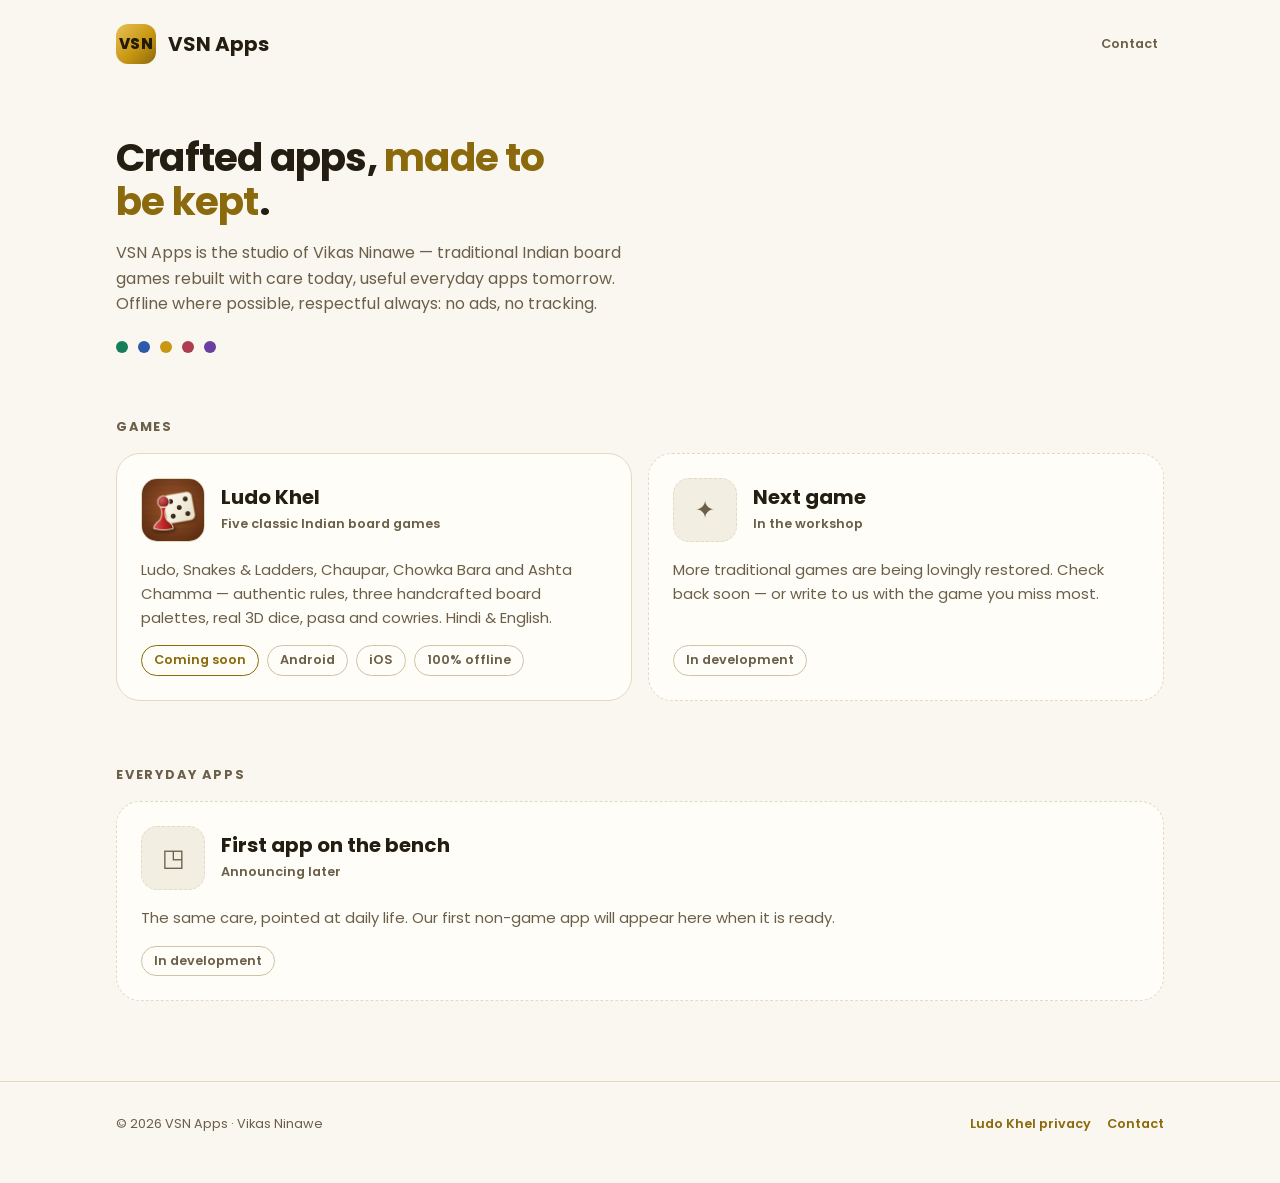
==== index.html @ 137f4d4c "Redesign: VSN Apps design system — token-driven, light+dark, app tiles Dark-first direction with gol" ====
<!doctype html>
<html lang="en">
<head>
<meta charset="utf-8">
<meta name="viewport" content="width=device-width, initial-scale=1">
<title>VSN Apps — Games & Apps by Vikas Ninawe</title>
<meta name="description" content="VSN Apps builds traditional Indian board games and useful everyday apps. Home of Ludo Khel.">
<link rel="icon" type="image/png" href="/assets/favicon.png">
<link rel="preconnect" href="https://fonts.googleapis.com">
<link rel="preconnect" href="https://fonts.gstatic.com" crossorigin>
<link href="https://fonts.googleapis.com/css2?family=Poppins:wght@400;600;700;800&display=swap" rel="stylesheet">
<link rel="stylesheet" href="/assets/site.css">
</head>
<body>
<header class="site-head">
  <div class="wrap">
    <a class="brand" href="/"><span class="brand-mark" aria-hidden="true">VSN</span>VSN Apps</a>
    <span class="head-spacer"></span>
    <a class="head-link" href="mailto:support@vsnapps.com">Contact</a>
  </div>
</header>

<main>
  <section class="hero">
    <div class="wrap">
      <h1>Crafted apps, <em>made to be kept</em>.</h1>
      <p>VSN Apps is the studio of Vikas Ninawe — traditional Indian board
      games rebuilt with care today, useful everyday apps tomorrow. Offline
      where possible, respectful always: no ads, no tracking.</p>
      <div class="seat-dots" aria-hidden="true">
        <span style="background:var(--seat-g)"></span>
        <span style="background:var(--seat-b)"></span>
        <span style="background:var(--seat-y)"></span>
        <span style="background:var(--seat-r)"></span>
        <span style="background:var(--seat-p)"></span>
      </div>
    </div>
  </section>

  <section class="section" aria-labelledby="games-h">
    <div class="wrap">
      <h2 id="games-h">Games</h2>
      <div class="tiles">
        <a class="tile" href="/ludokhel/">
          <div class="tile-top">
            <img class="tile-icon" src="/assets/ludokhel/icon.png" alt="" width="64" height="64">
            <div>
              <h3>Ludo Khel</h3>
              <span class="kind">Five classic Indian board games</span>
            </div>
          </div>
          <p>Ludo, Snakes &amp; Ladders, Chaupar, Chowka Bara and Ashta
          Chamma — authentic rules, three handcrafted board palettes,
          real 3D dice, pasa and cowries. Hindi &amp; English.</p>
          <div class="chips">
            <span class="chip gold">Coming soon</span>
            <span class="chip">Android</span>
            <span class="chip">iOS</span>
            <span class="chip">100% offline</span>
          </div>
        </a>
        <div class="tile soon">
          <div class="tile-top">
            <div class="tile-icon placeholder" aria-hidden="true">✦</div>
            <div>
              <h3>Next game</h3>
              <span class="kind">In the workshop</span>
            </div>
          </div>
          <p>More traditional games are being lovingly restored. Check back
          soon — or write to us with the game you miss most.</p>
          <div class="chips"><span class="chip">In development</span></div>
        </div>
      </div>
    </div>
  </section>

  <section class="section" aria-labelledby="apps-h">
    <div class="wrap">
      <h2 id="apps-h">Everyday apps</h2>
      <div class="tiles">
        <div class="tile soon">
          <div class="tile-top">
            <div class="tile-icon placeholder" aria-hidden="true">◳</div>
            <div>
              <h3>First app on the bench</h3>
              <span class="kind">Announcing later</span>
            </div>
          </div>
          <p>The same care, pointed at daily life. Our first non-game app
          will appear here when it is ready.</p>
          <div class="chips"><span class="chip">In development</span></div>
        </div>
      </div>
    </div>
  </section>
</main>

<footer class="site-foot">
  <div class="wrap">
    <p>© 2026 VSN Apps · Vikas Ninawe</p>
    <span class="foot-spacer"></span>
    <nav aria-label="Footer">
      <a href="/ludokhel/privacy/">Ludo Khel privacy</a>
      <a href="mailto:support@vsnapps.com">Contact</a>
    </nav>
  </div>
</footer>
</body>
</html>
---- assets/site.css ----
/* ============ VSN Apps design system ============
   Direction: dark-first / high-contrast. Gold accent, border elevation.
   Semantic tokens only in components; primitives live here.        */

:root{
  /* primitives */
  --gold-300:#e8c15a; --gold-400:#d9a92c; --gold-500:#c99712; --gold-700:#8a6a0c; --gold-800:#6e550e;
  --ink-950:#15100a; --ink-900:#1d1710; --ink-850:#241d13; --ink-800:#2d2518; --ink-700:#3a3022;
  --cream-50:#faf7f0; --cream-100:#f3eee2; --cream-200:#e7dfcc; --cream-400:#b9ae95;
  --paper-900:#2a241a; --paper-100:#fffdf8;
  --seat-g:#177e5b; --seat-b:#2b5ba8; --seat-y:#c99712; --seat-r:#ae3b50; --seat-p:#6a3fa0;

  /* semantic — dark (default) */
  --bg:var(--ink-950);
  --bg-raise:var(--ink-900);
  --surface:var(--ink-850);
  --surface-hover:var(--ink-800);
  --text:#f3ecdc;
  --text-muted:#c7bba2;          /* 4.5:1+ on surface */
  --accent:var(--gold-400);
  --accent-strong:var(--gold-300);
  --on-accent:#241a08;
  --border:#453a28;
  --border-strong:#5c4e35;
  --shadow:0 18px 40px -22px rgba(0,0,0,.8);

  /* type scale (1.25) & spacing (4 base) */
  --fs-sm:.8rem; --fs-base:1rem; --fs-md:1.25rem; --fs-lg:1.563rem; --fs-xl:1.953rem; --fs-2xl:2.441rem;
  --s1:4px; --s2:8px; --s3:12px; --s4:16px; --s5:24px; --s6:32px; --s7:48px; --s8:64px; --s9:96px;
  --r-sm:10px; --r-md:16px; --r-lg:24px;
  --maxw:1080px;
}
@media (prefers-color-scheme: light){
  :root:not([data-theme="dark"]){
    --bg:var(--cream-50); --bg-raise:var(--cream-100);
    --surface:var(--paper-100); --surface-hover:#fff;
    --text:#241d12; --text-muted:#6b5f49;
    --accent:var(--gold-700); --accent-strong:var(--gold-800); --on-accent:#fff;
    --border:#e3dac4; --border-strong:#cfc3a6;
    --shadow:0 18px 40px -26px rgba(60,45,10,.35);
  }
}
:root[data-theme="light"]{
  --bg:var(--cream-50); --bg-raise:var(--cream-100);
  --surface:var(--paper-100); --surface-hover:#fff;
  --text:#241d12; --text-muted:#6b5f49;
  --accent:var(--gold-700); --accent-strong:var(--gold-800); --on-accent:#fff;
  --border:#e3dac4; --border-strong:#cfc3a6;
  --shadow:0 18px 40px -26px rgba(60,45,10,.35);
}

*{box-sizing:border-box;margin:0}
html{scroll-behavior:smooth}
@media (prefers-reduced-motion: reduce){ html{scroll-behavior:auto} }
body{
  font-family:"Poppins",-apple-system,"Segoe UI",sans-serif;
  background:var(--bg); color:var(--text);
  font-size:var(--fs-base); line-height:1.6;
  -webkit-font-smoothing:antialiased;
}
.wrap{max-width:var(--maxw);margin:0 auto;padding:0 var(--s4)}
a{color:var(--accent);text-decoration:none}
a:hover{color:var(--accent-strong);text-decoration:underline}
:focus-visible{outline:2px solid var(--accent);outline-offset:3px;border-radius:4px}

/* ---------- header ---------- */
.site-head{padding:var(--s5) 0}
.site-head .wrap{display:flex;align-items:center;gap:var(--s3)}
.brand{display:flex;align-items:center;gap:var(--s3);color:var(--text);font-weight:700;font-size:var(--fs-md)}
.brand:hover{text-decoration:none;color:var(--text)}
.brand-mark{
  width:40px;height:40px;border-radius:12px;flex:none;
  background:linear-gradient(135deg,var(--gold-300),var(--gold-500) 55%,var(--gold-700));
  color:#241a08;display:grid;place-items:center;
  font-weight:800;font-size:.95rem;letter-spacing:.5px;
}
.head-spacer{flex:1}
.head-link{font-size:var(--fs-sm);font-weight:600;color:var(--text-muted);padding:10px 6px}

/* ---------- hero ---------- */
.hero{padding:var(--s7) 0 var(--s6)}
.hero h1{font-size:clamp(var(--fs-xl),5.5vw,var(--fs-2xl));line-height:1.12;letter-spacing:-.02em;max-width:18ch}
.hero h1 em{font-style:normal;color:var(--accent)}
.hero p{color:var(--text-muted);margin-top:var(--s4);max-width:52ch}
.seat-dots{display:flex;gap:10px;margin-top:var(--s5)}
.seat-dots span{width:12px;height:12px;border-radius:50%}

/* ---------- sections ---------- */
.section{padding:var(--s6) 0}
.section>.wrap>h2{font-size:var(--fs-sm);font-weight:700;letter-spacing:.14em;text-transform:uppercase;color:var(--text-muted);margin-bottom:var(--s4)}

/* ---------- app tiles ---------- */
.tiles{display:grid;grid-template-columns:repeat(auto-fit,minmax(min(300px,100%),1fr));gap:var(--s4)}
.tile{
  display:flex;flex-direction:column;gap:var(--s4);
  background:var(--surface);border:1px solid var(--border);border-radius:var(--r-lg);
  padding:var(--s5);color:var(--text);
}
a.tile{transition:transform .18s ease-out,border-color .18s ease-out,box-shadow .18s ease-out}
a.tile:hover{text-decoration:none;color:var(--text);border-color:var(--accent);box-shadow:var(--shadow)}
@media (prefers-reduced-motion: no-preference){ a.tile:hover{transform:translateY(-3px)} }
.tile-top{display:flex;align-items:center;gap:var(--s4);min-width:0}
.tile-icon{width:64px;height:64px;border-radius:16px;flex:none;border:1px solid var(--border)}
.tile-icon.placeholder{display:grid;place-items:center;background:var(--bg-raise);color:var(--text-muted);font-size:24px;border-style:dashed}
.tile h3{font-size:var(--fs-md);line-height:1.25}
.tile .kind{font-size:var(--fs-sm);color:var(--text-muted);font-weight:600}
.tile p{color:var(--text-muted);font-size:.925rem}
.chips{display:flex;flex-wrap:wrap;gap:var(--s2);margin-top:auto}
.chip{font-size:var(--fs-sm);font-weight:600;border:1px solid var(--border-strong);color:var(--text-muted);border-radius:999px;padding:4px 12px}
.chip.gold{border-color:var(--accent);color:var(--accent)}
.tile.soon{border-style:dashed;justify-content:center;align-items:flex-start}

/* ---------- app page ---------- */
.crumb{font-size:var(--fs-sm);font-weight:600;padding-top:var(--s5)}
.app-head{display:flex;gap:var(--s5);align-items:center;padding:var(--s6) 0 var(--s5);flex-wrap:wrap}
.app-head img{width:96px;height:96px;border-radius:24px;border:1px solid var(--border)}
.app-head h1{font-size:var(--fs-xl);letter-spacing:-.01em}
.app-head .tag{color:var(--text-muted);margin-top:var(--s1)}
.store-pills{display:flex;gap:var(--s3);flex-wrap:wrap;padding-bottom:var(--s5)}
.pill{display:inline-flex;align-items:center;gap:8px;border:1px solid var(--border-strong);border-radius:999px;padding:10px 18px;font-size:var(--fs-sm);font-weight:600;color:var(--text-muted)}
.shots{display:grid;grid-template-columns:repeat(auto-fit,minmax(min(240px,100%),1fr));gap:var(--s4)}
.shots img{width:100%;height:auto;border-radius:var(--r-md);border:1px solid var(--border)}
.feature-cols{display:grid;grid-template-columns:repeat(auto-fit,minmax(min(320px,100%),1fr));gap:var(--s4)}
.feature-card{background:var(--surface);border:1px solid var(--border);border-radius:var(--r-md);padding:var(--s5)}
.feature-card h3{font-size:var(--fs-base);margin-bottom:var(--s3)}
.feature-card ul{list-style:none;display:grid;gap:var(--s2)}
.feature-card li{color:var(--text-muted);font-size:.925rem;padding-left:22px;position:relative}
.feature-card li::before{content:"";position:absolute;left:0;top:.52em;width:10px;height:10px;border-radius:3px;background:var(--accent);opacity:.85}

/* ---------- document (privacy) ---------- */
.doc{max-width:68ch;margin:0 auto;padding:var(--s5) var(--s4) var(--s8)}
.doc h1{font-size:var(--fs-lg);letter-spacing:-.01em}
.doc .meta{color:var(--text-muted);font-size:var(--fs-sm);margin:var(--s2) 0 var(--s5)}
.doc h2{font-size:var(--fs-base);margin:var(--s5) 0 var(--s2)}
.doc p{color:var(--text-muted);font-size:.95rem}
.doc .lead{color:var(--text);font-weight:600}
.doc hr{border:0;border-top:1px solid var(--border);margin:var(--s7) 0}
.email{display:inline-block;margin-top:var(--s2);font-weight:700;color:var(--accent)}

/* ---------- footer ---------- */
.site-foot{border-top:1px solid var(--border);margin-top:var(--s7);padding:var(--s6) 0 var(--s7)}
.site-foot .wrap{display:flex;flex-wrap:wrap;gap:var(--s4);align-items:center}
.site-foot p{color:var(--text-muted);font-size:var(--fs-sm)}
.foot-spacer{flex:1}
.site-foot nav{display:flex;gap:var(--s4)}
.site-foot a{font-size:var(--fs-sm);font-weight:600}
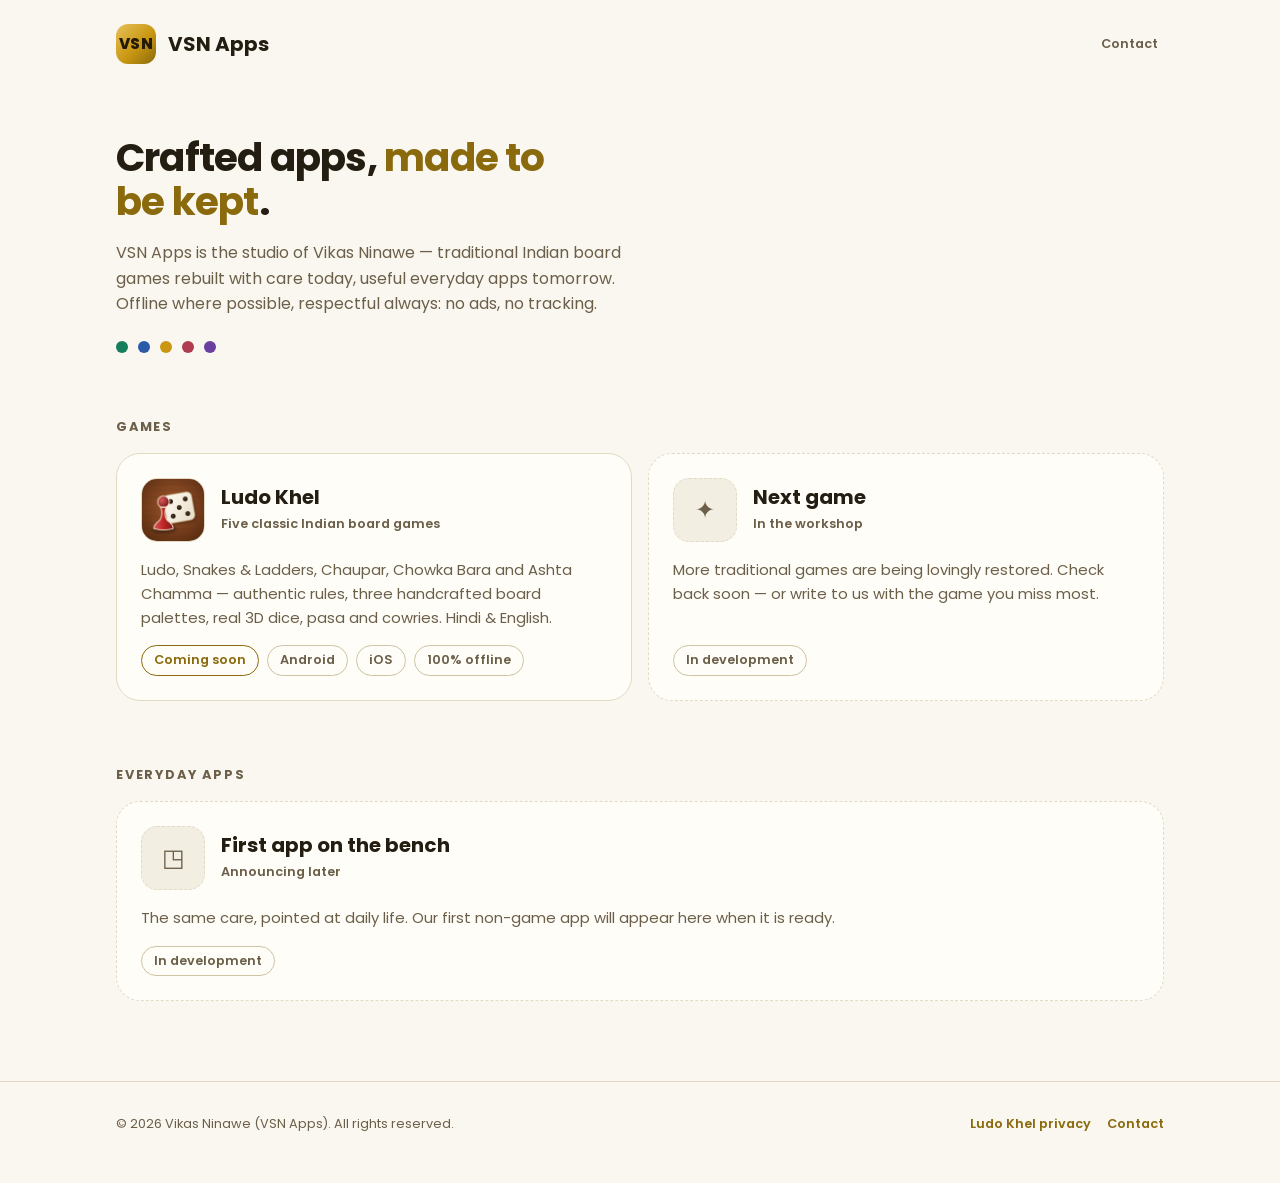
==== commit 732e8673: "Footer: proper copyright statement Co-Authored-By: Claude Fable 5 <noreply@anthropic.com>" ====
--- a/index.html
+++ b/index.html
@@ -98,7 +98,7 @@
 
 <footer class="site-foot">
   <div class="wrap">
-    <p>© 2026 VSN Apps · Vikas Ninawe</p>
+    <p>© 2026 Vikas Ninawe (VSN Apps). All rights reserved.</p>
     <span class="foot-spacer"></span>
     <nav aria-label="Footer">
       <a href="/ludokhel/privacy/">Ludo Khel privacy</a>
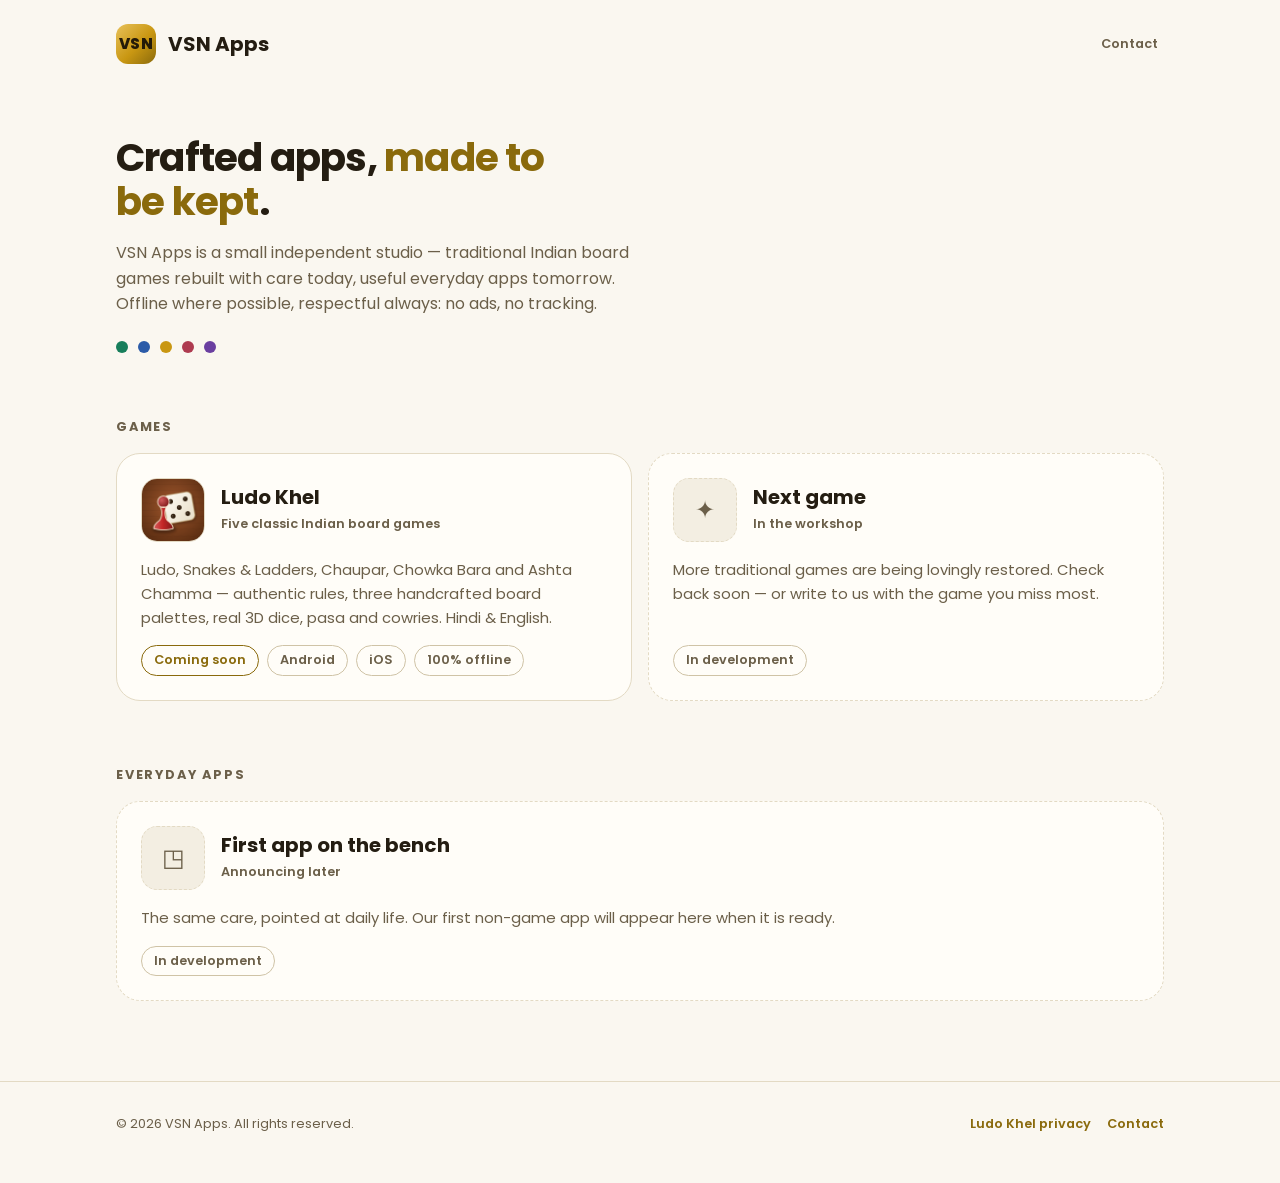
==== commit 7af283ff: "Remove personal name; studio-only branding Co-Authored-By: Claude Fable 5 <noreply@anthropic.com>" ====
--- a/index.html
+++ b/index.html
@@ -3,7 +3,7 @@
 <head>
 <meta charset="utf-8">
 <meta name="viewport" content="width=device-width, initial-scale=1">
-<title>VSN Apps — Games & Apps by Vikas Ninawe</title>
+<title>VSN Apps — Games & Everyday Apps</title>
 <meta name="description" content="VSN Apps builds traditional Indian board games and useful everyday apps. Home of Ludo Khel.">
 <link rel="icon" type="image/png" href="/assets/favicon.png">
 <link rel="preconnect" href="https://fonts.googleapis.com">
@@ -24,7 +24,7 @@
   <section class="hero">
     <div class="wrap">
       <h1>Crafted apps, <em>made to be kept</em>.</h1>
-      <p>VSN Apps is the studio of Vikas Ninawe — traditional Indian board
+      <p>VSN Apps is a small independent studio — traditional Indian board
       games rebuilt with care today, useful everyday apps tomorrow. Offline
       where possible, respectful always: no ads, no tracking.</p>
       <div class="seat-dots" aria-hidden="true">
@@ -98,7 +98,7 @@
 
 <footer class="site-foot">
   <div class="wrap">
-    <p>© 2026 Vikas Ninawe (VSN Apps). All rights reserved.</p>
+    <p>© 2026 VSN Apps. All rights reserved.</p>
     <span class="foot-spacer"></span>
     <nav aria-label="Footer">
       <a href="/ludokhel/privacy/">Ludo Khel privacy</a>
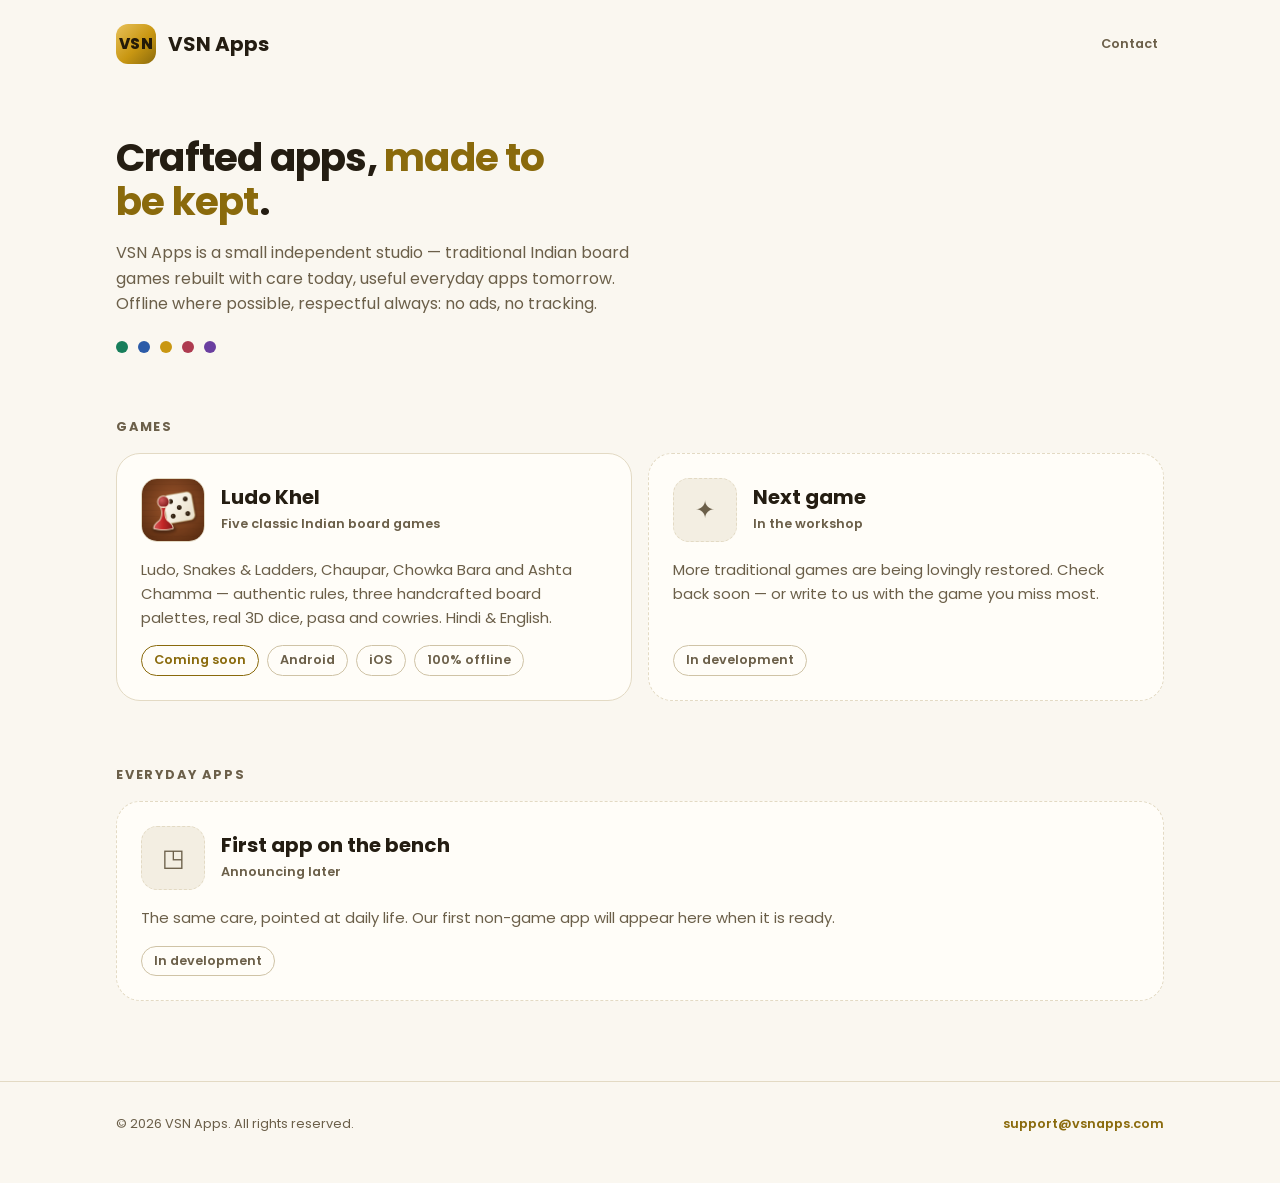
==== commit ddac9398: "Homepage footer: contact only; privacy lives on each app's page Co-Authored-By: Claude Fable 5 <nore" ====
--- a/index.html
+++ b/index.html
@@ -101,8 +101,7 @@
     <p>© 2026 VSN Apps. All rights reserved.</p>
     <span class="foot-spacer"></span>
     <nav aria-label="Footer">
-      <a href="/ludokhel/privacy/">Ludo Khel privacy</a>
-      <a href="mailto:support@vsnapps.com">Contact</a>
+      <a href="mailto:support@vsnapps.com">support@vsnapps.com</a>
     </nav>
   </div>
 </footer>
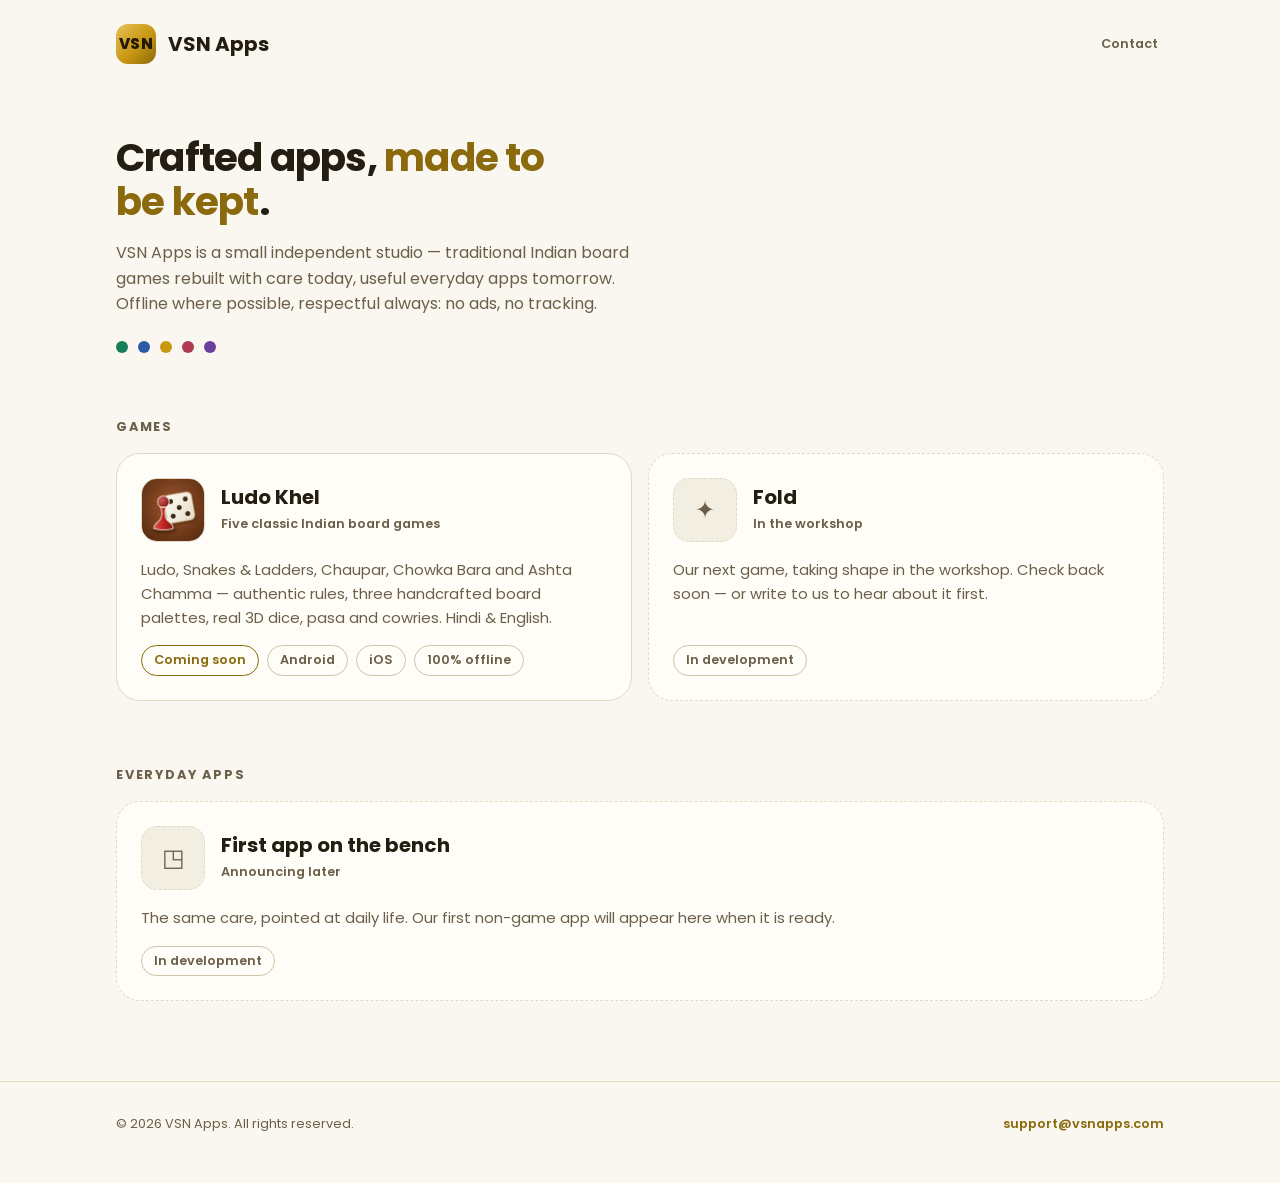
==== commit 751ea5ed: "Homepage: name the upcoming game — Fold Co-Authored-By: Claude Fable 5 <noreply@anthropic.com>" ====
--- a/index.html
+++ b/index.html
@@ -63,12 +63,12 @@
           <div class="tile-top">
             <div class="tile-icon placeholder" aria-hidden="true">✦</div>
             <div>
-              <h3>Next game</h3>
+              <h3>Fold</h3>
               <span class="kind">In the workshop</span>
             </div>
           </div>
-          <p>More traditional games are being lovingly restored. Check back
-          soon — or write to us with the game you miss most.</p>
+          <p>Our next game, taking shape in the workshop. Check back soon —
+          or write to us to hear about it first.</p>
           <div class="chips"><span class="chip">In development</span></div>
         </div>
       </div>
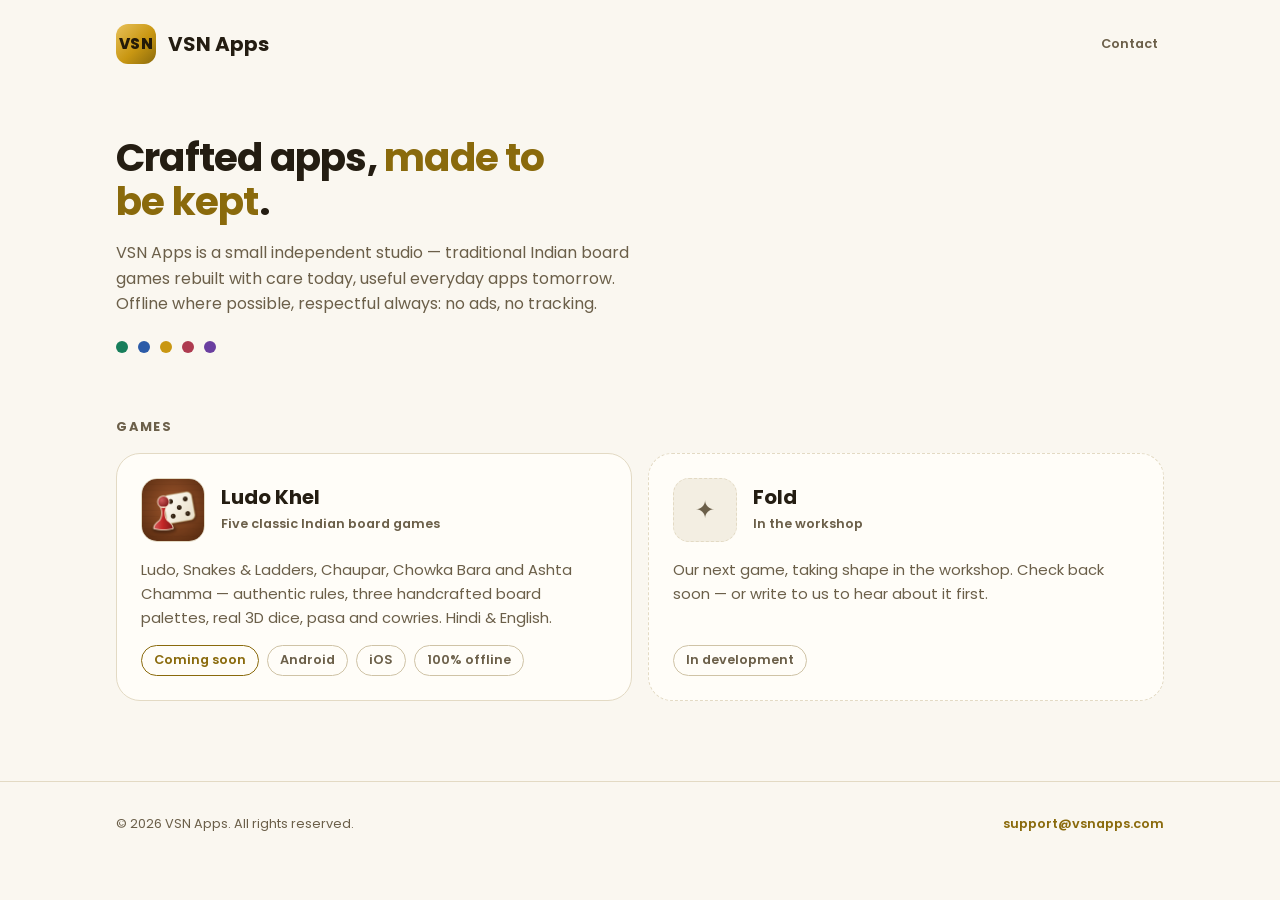
==== commit da19a2d0: "Hide the Everyday apps section until the first app ships Co-Authored-By: Claude Fable 5 <noreply@ant" ====
--- a/index.html
+++ b/index.html
@@ -75,6 +75,7 @@
     </div>
   </section>
 
+  <!-- Everyday apps — hidden until the first one ships.
   <section class="section" aria-labelledby="apps-h">
     <div class="wrap">
       <h2 id="apps-h">Everyday apps</h2>
@@ -94,6 +95,7 @@
       </div>
     </div>
   </section>
+  -->
 </main>
 
 <footer class="site-foot">
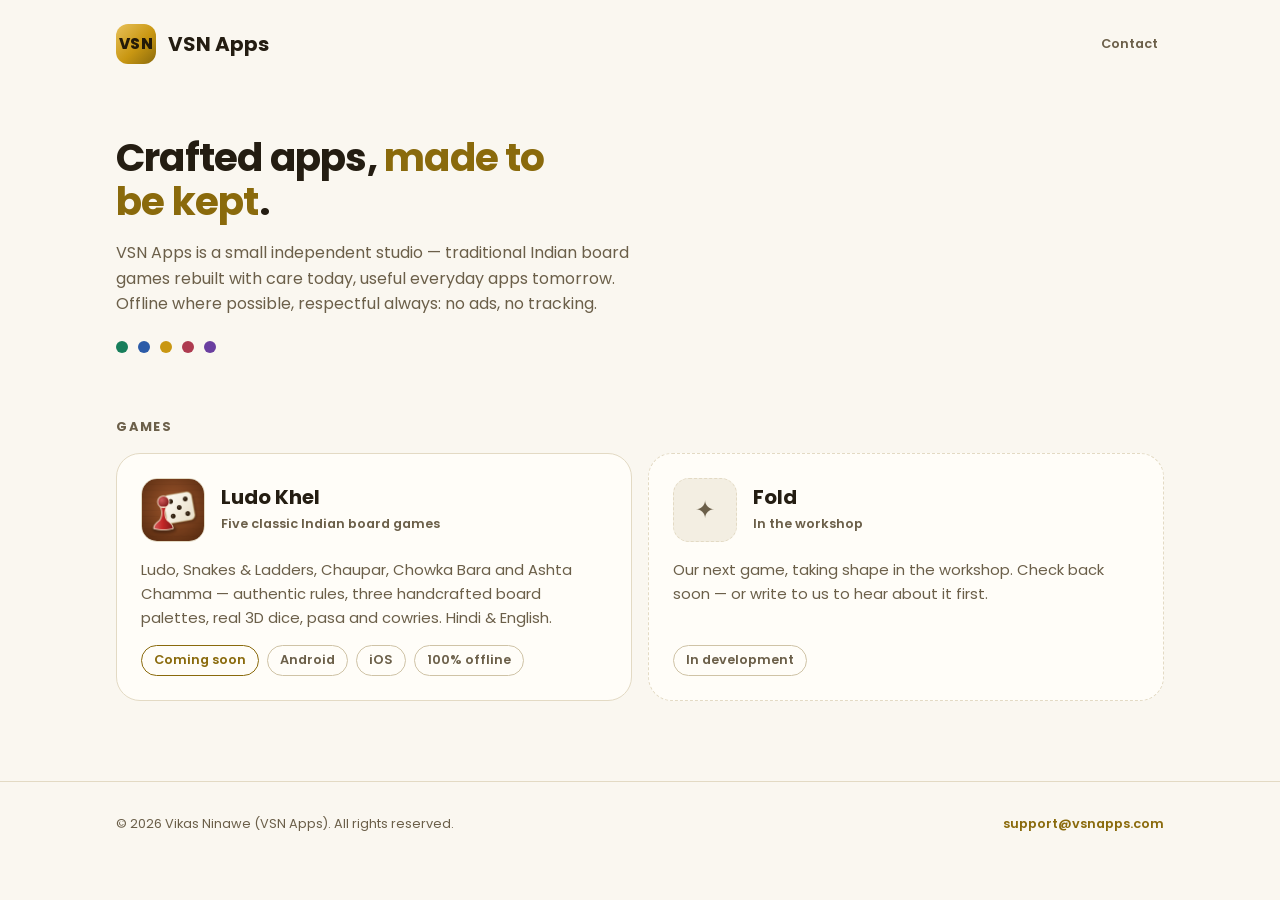
==== commit 06587612: "Copyright line as dictated: owner name in the legal line Co-Authored-By: Claude Fable 5 <noreply@ant" ====
--- a/index.html
+++ b/index.html
@@ -100,7 +100,7 @@
 
 <footer class="site-foot">
   <div class="wrap">
-    <p>© 2026 VSN Apps. All rights reserved.</p>
+    <p>© 2026 Vikas Ninawe (VSN Apps). All rights reserved.</p>
     <span class="foot-spacer"></span>
     <nav aria-label="Footer">
       <a href="mailto:support@vsnapps.com">support@vsnapps.com</a>
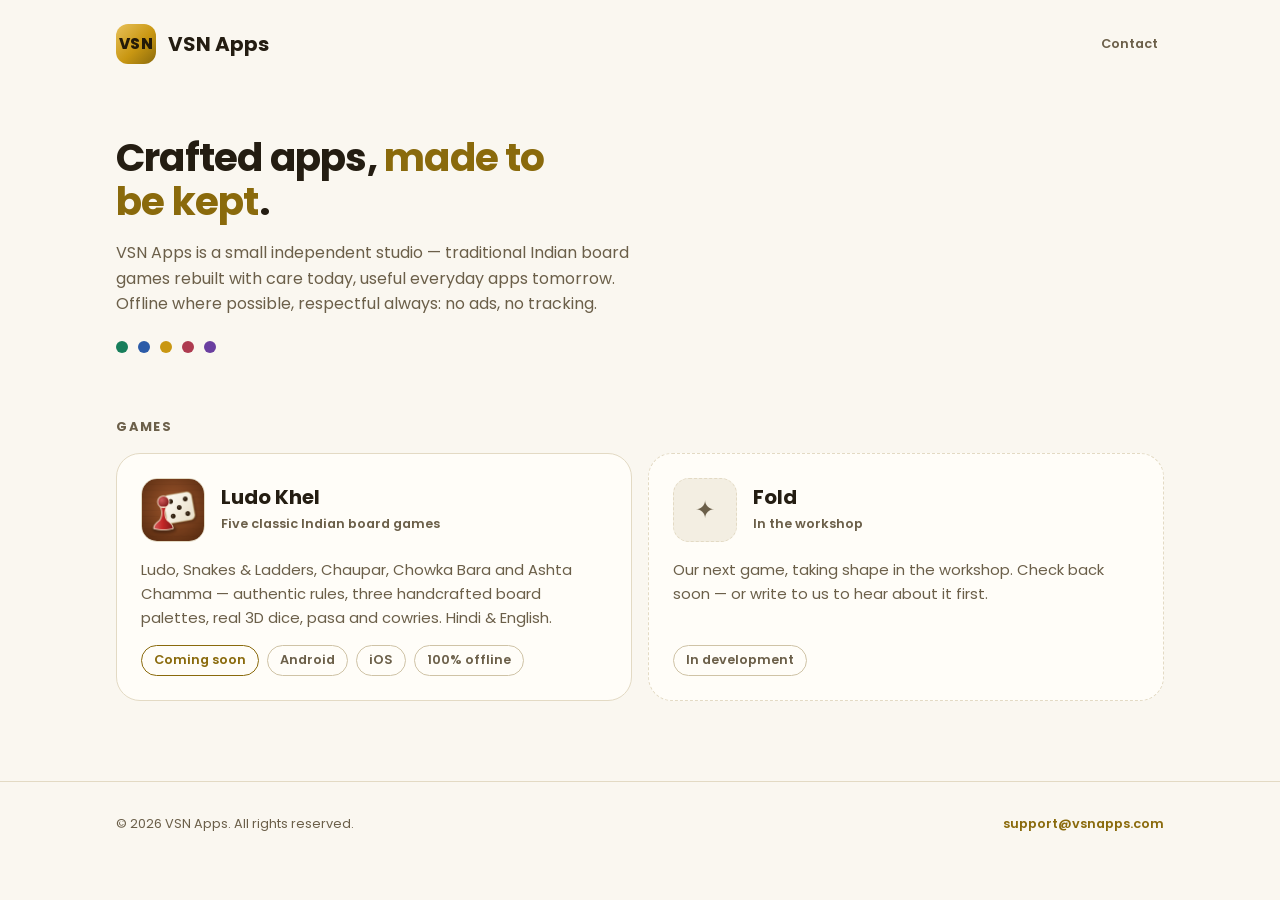
==== commit 690ba7b8: "Copyright: studio name only Co-Authored-By: Claude Fable 5 <noreply@anthropic.com>" ====
--- a/index.html
+++ b/index.html
@@ -100,7 +100,7 @@
 
 <footer class="site-foot">
   <div class="wrap">
-    <p>© 2026 Vikas Ninawe (VSN Apps). All rights reserved.</p>
+    <p>© 2026 VSN Apps. All rights reserved.</p>
     <span class="foot-spacer"></span>
     <nav aria-label="Footer">
       <a href="mailto:support@vsnapps.com">support@vsnapps.com</a>
